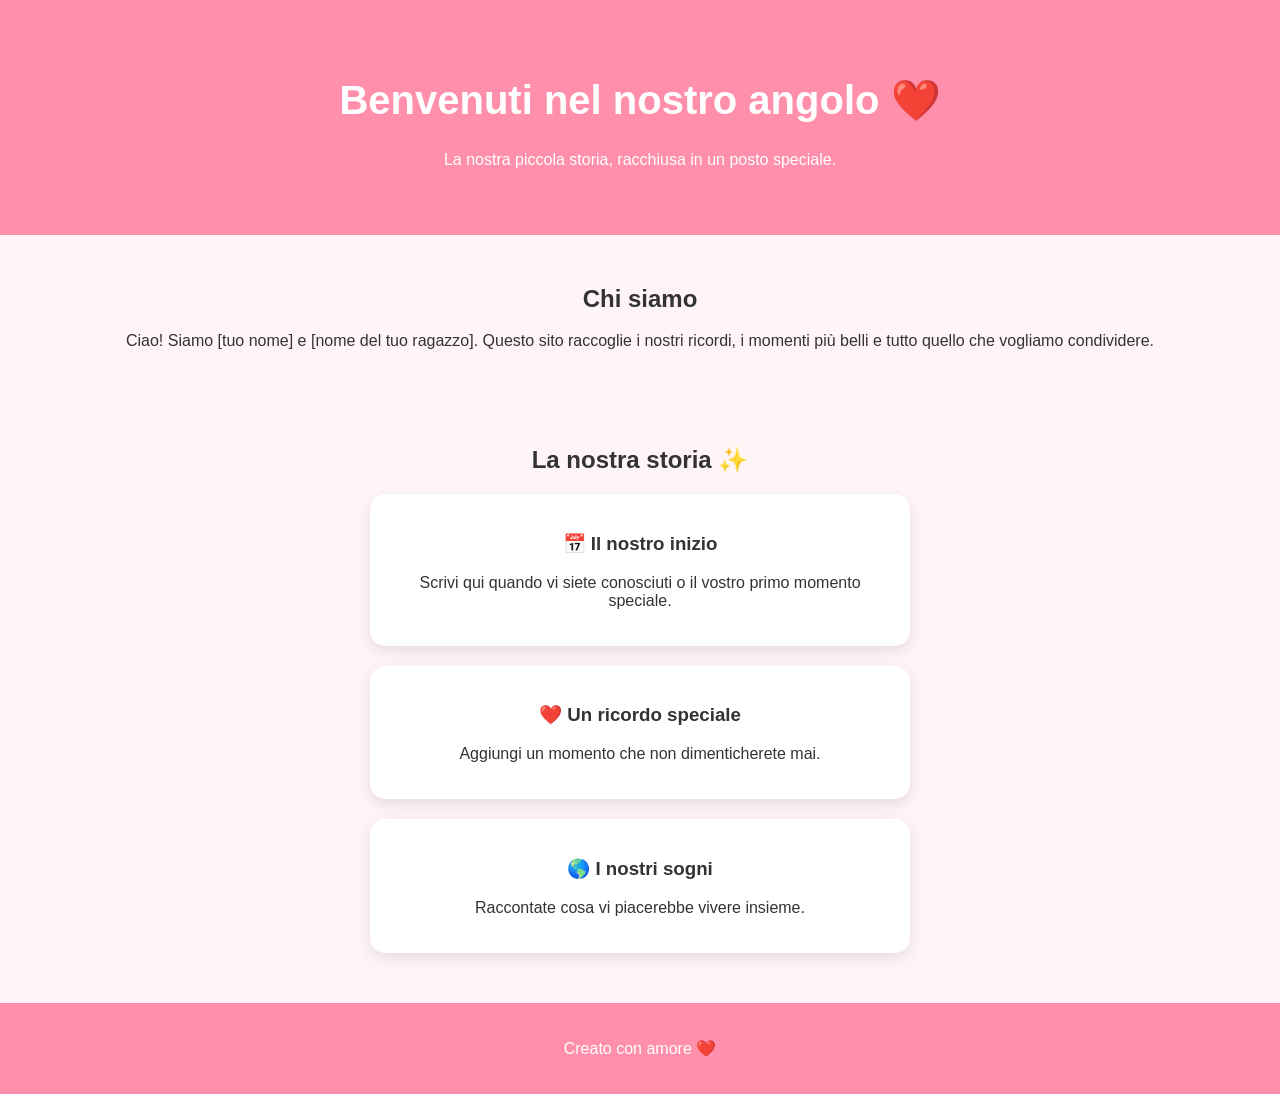
==== home.html @ e2e95355 "Update and rename index.html to home.html" ====
<!DOCTYPE html>
<html lang="it">
<head>
    <meta charset="UTF-8">
    <meta name="viewport" content="width=device-width, initial-scale=1.0">
    <title>il nistro posto segreto 🌹</title>
    <link rel="stylesheet" href="style.css">
</head>

<body>

    <header>
        <h1>Benvenuti nel nostro angolo ❤️</h1>
        <p>La nostra piccola storia, racchiusa in un posto speciale.</p>
    </header>

    <section class="about">
        <h2>Chi siamo</h2>
        <p>
            Ciao! Siamo [tuo nome] e [nome del tuo ragazzo].
            Questo sito raccoglie i nostri ricordi, i momenti più belli
            e tutto quello che vogliamo condividere.
        </p>
    </section>

    <section class="timeline">
        <h2>La nostra storia ✨</h2>

        <div class="card">
            <h3>📅 Il nostro inizio</h3>
            <p>Scrivi qui quando vi siete conosciuti o il vostro primo momento speciale.</p>
        </div>

        <div class="card">
            <h3>❤️ Un ricordo speciale</h3>
            <p>Aggiungi un momento che non dimenticherete mai.</p>
        </div>

        <div class="card">
            <h3>🌎 I nostri sogni</h3>
            <p>Raccontate cosa vi piacerebbe vivere insieme.</p>
        </div>
    </section>

    <footer>
        <p>Creato con amore ❤️</p>
    </footer>

</body>
</html>
---- style.css ----
body {
    font-family: Arial, sans-serif;
    margin: 0;
    background: #fff5f7;
    color: #333;
    text-align: center;
}

header {
    background: #ff8fab;
    color: white;
    padding: 50px 20px;
}

h1 {
    font-size: 40px;
}

section {
    padding: 30px 20px;
}

.card {
    background: white;
    margin: 20px auto;
    padding: 20px;
    max-width: 500px;
    border-radius: 15px;
    box-shadow: 0 5px 15px rgba(0,0,0,0.1);
}

footer {
    background: #ff8fab;
    color: white;
    padding: 20px;
}
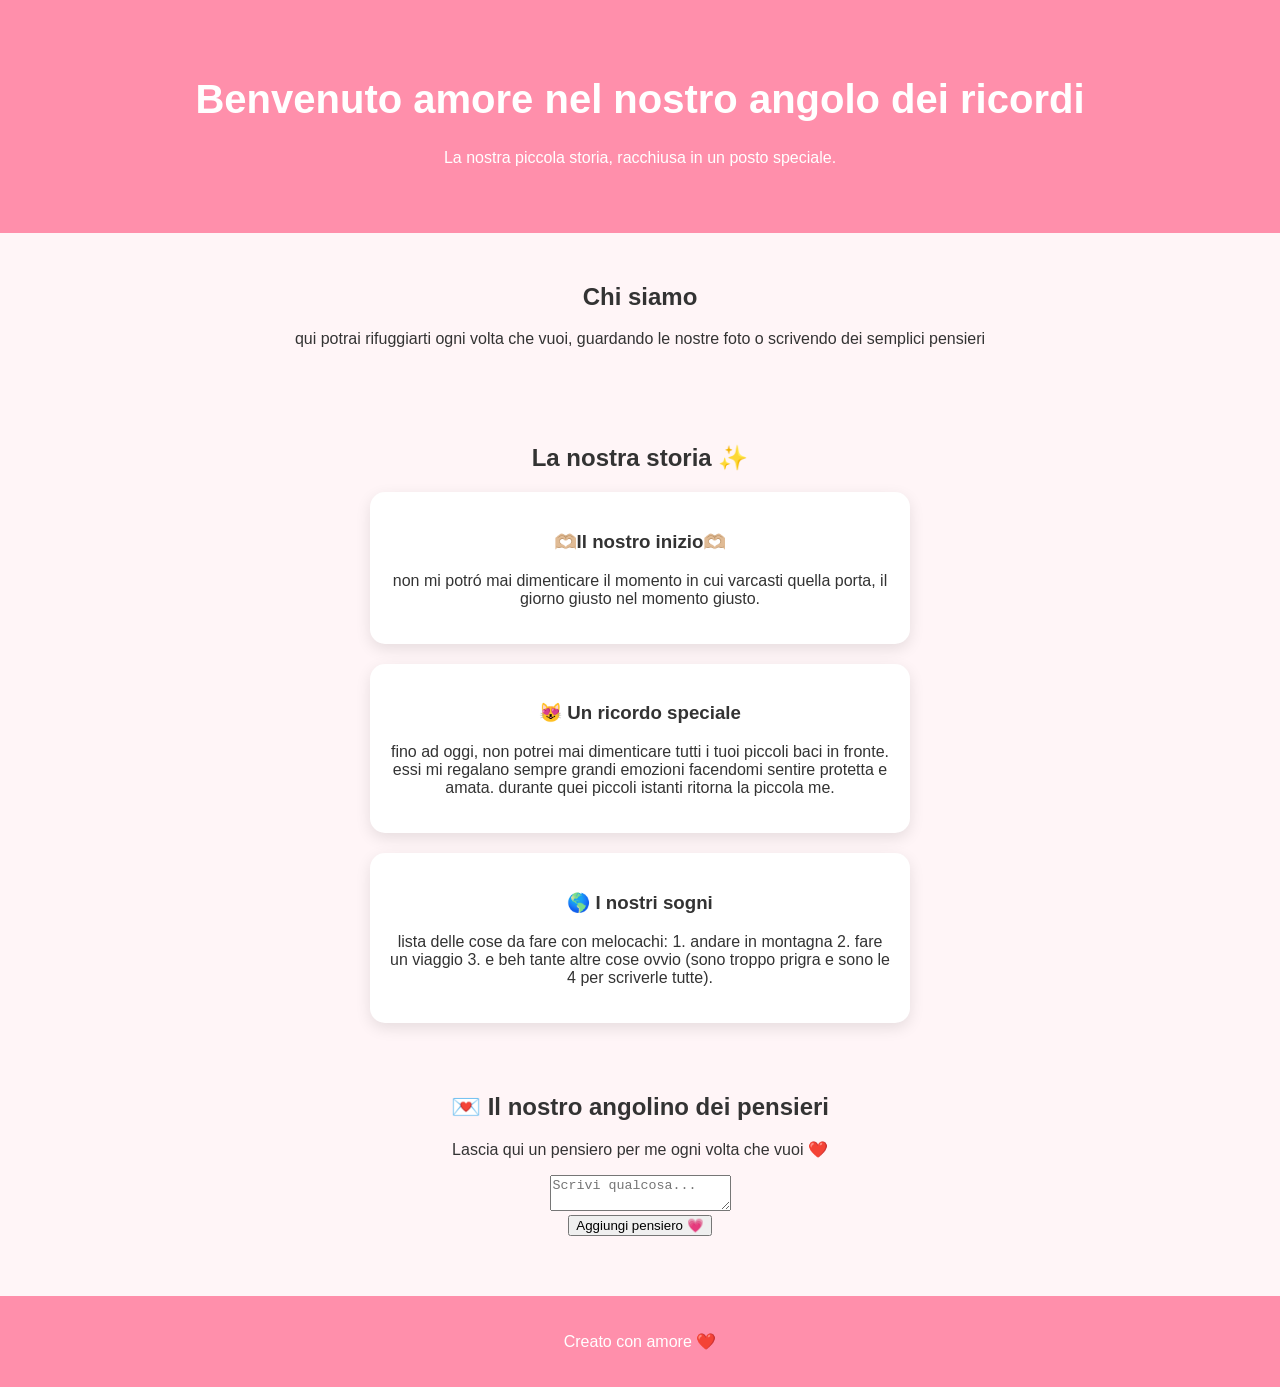
==== commit beeadafa: "Update home.html" ====
--- a/home.html
+++ b/home.html
@@ -3,23 +3,21 @@
 <head>
     <meta charset="UTF-8">
     <meta name="viewport" content="width=device-width, initial-scale=1.0">
-    <title>il nistro posto segreto 🌹</title>
+    <title>il nostro posto segreto 🌹</title>
     <link rel="stylesheet" href="style.css">
 </head>
 
 <body>
 
     <header>
-        <h1>Benvenuti nel nostro angolo ❤️</h1>
+        <h1>Benvenuto amore nel nostro angolo dei ricordi</h1>
         <p>La nostra piccola storia, racchiusa in un posto speciale.</p>
     </header>
 
     <section class="about">
         <h2>Chi siamo</h2>
         <p>
-            Ciao! Siamo [tuo nome] e [nome del tuo ragazzo].
-            Questo sito raccoglie i nostri ricordi, i momenti più belli
-            e tutto quello che vogliamo condividere.
+            qui potrai rifuggiarti ogni volta che vuoi, guardando le nostre foto o scrivendo dei semplici pensieri
         </p>
     </section>
 
@@ -27,24 +25,135 @@
         <h2>La nostra storia ✨</h2>
 
         <div class="card">
-            <h3>📅 Il nostro inizio</h3>
-            <p>Scrivi qui quando vi siete conosciuti o il vostro primo momento speciale.</p>
+            <h3>🫶🏼Il nostro inizio🫶🏼</h3>
+            <p>non mi potró mai dimenticare il momento in cui varcasti quella porta, il giorno giusto nel momento giusto.</p>
         </div>
 
         <div class="card">
-            <h3>❤️ Un ricordo speciale</h3>
-            <p>Aggiungi un momento che non dimenticherete mai.</p>
+            <h3>😻 Un ricordo speciale</h3>
+            <p>fino ad oggi, non potrei mai dimenticare tutti i tuoi piccoli baci in fronte. essi mi regalano sempre grandi emozioni facendomi sentire protetta e amata. durante quei piccoli istanti ritorna la piccola me.</p>
         </div>
 
         <div class="card">
             <h3>🌎 I nostri sogni</h3>
-            <p>Raccontate cosa vi piacerebbe vivere insieme.</p>
+            <p>lista delle cose da fare con melocachi:
+                1. andare in montagna
+                2. fare un viaggio
+                3. e beh tante altre cose ovvio (sono troppo prigra e sono le 4 per scriverle tutte).</p>
         </div>
+
+<section class="pensieri">
+
+<h2>💌 Il nostro angolino dei pensieri</h2>
+
+<p>
+Lascia qui un pensiero per me ogni volta che vuoi ❤️
+</p>
+
+<textarea id="nuovoPensiero" placeholder="Scrivi qualcosa..."></textarea>
+
+<br>
+
+<button onclick="salvaPensieroHome()">
+Aggiungi pensiero 💗
+</button>
+
+
+<div id="listaPensieri"></div>
+
+</section>
+        
     </section>
 
     <footer>
         <p>Creato con amore ❤️</p>
     </footer>
 
+<script>
+
+function salvaPensieroHome(){
+
+let testo = document.getElementById("nuovoPensiero").value;
+
+
+if(testo != ""){
+
+
+let pensieri = JSON.parse(localStorage.getItem("pensieri")) || [];
+
+
+pensieri.push(testo);
+
+
+localStorage.setItem("pensieri", JSON.stringify(pensieri));
+
+
+mostraPensieri();
+
+
+document.getElementById("nuovoPensiero").value = "";
+
+
+}
+
+else {
+
+alert("Scrivi prima un pensiero ❤️");
+
+}
+
+
+}
+
+
+
+
+function mostraPensieri(){
+
+
+let contenitore = document.getElementById("listaPensieri");
+
+
+contenitore.innerHTML = "";
+
+
+let pensieri = JSON.parse(localStorage.getItem("pensieri")) || [];
+
+
+
+pensieri.forEach(function(pensiero){
+
+
+let nuovo = document.createElement("p");
+
+
+nuovo.innerHTML = "💌 " + pensiero + " ❤️";
+
+
+contenitore.appendChild(nuovo);
+
+
+});
+
+
+}
+
+
+
+
+window.onload = mostraPensieri;
+
+
+
+else {
+
+alert("Scrivi prima un pensiero ❤️");
+
+}
+
+}
+
+</script>
+    
 </body>
 </html>
